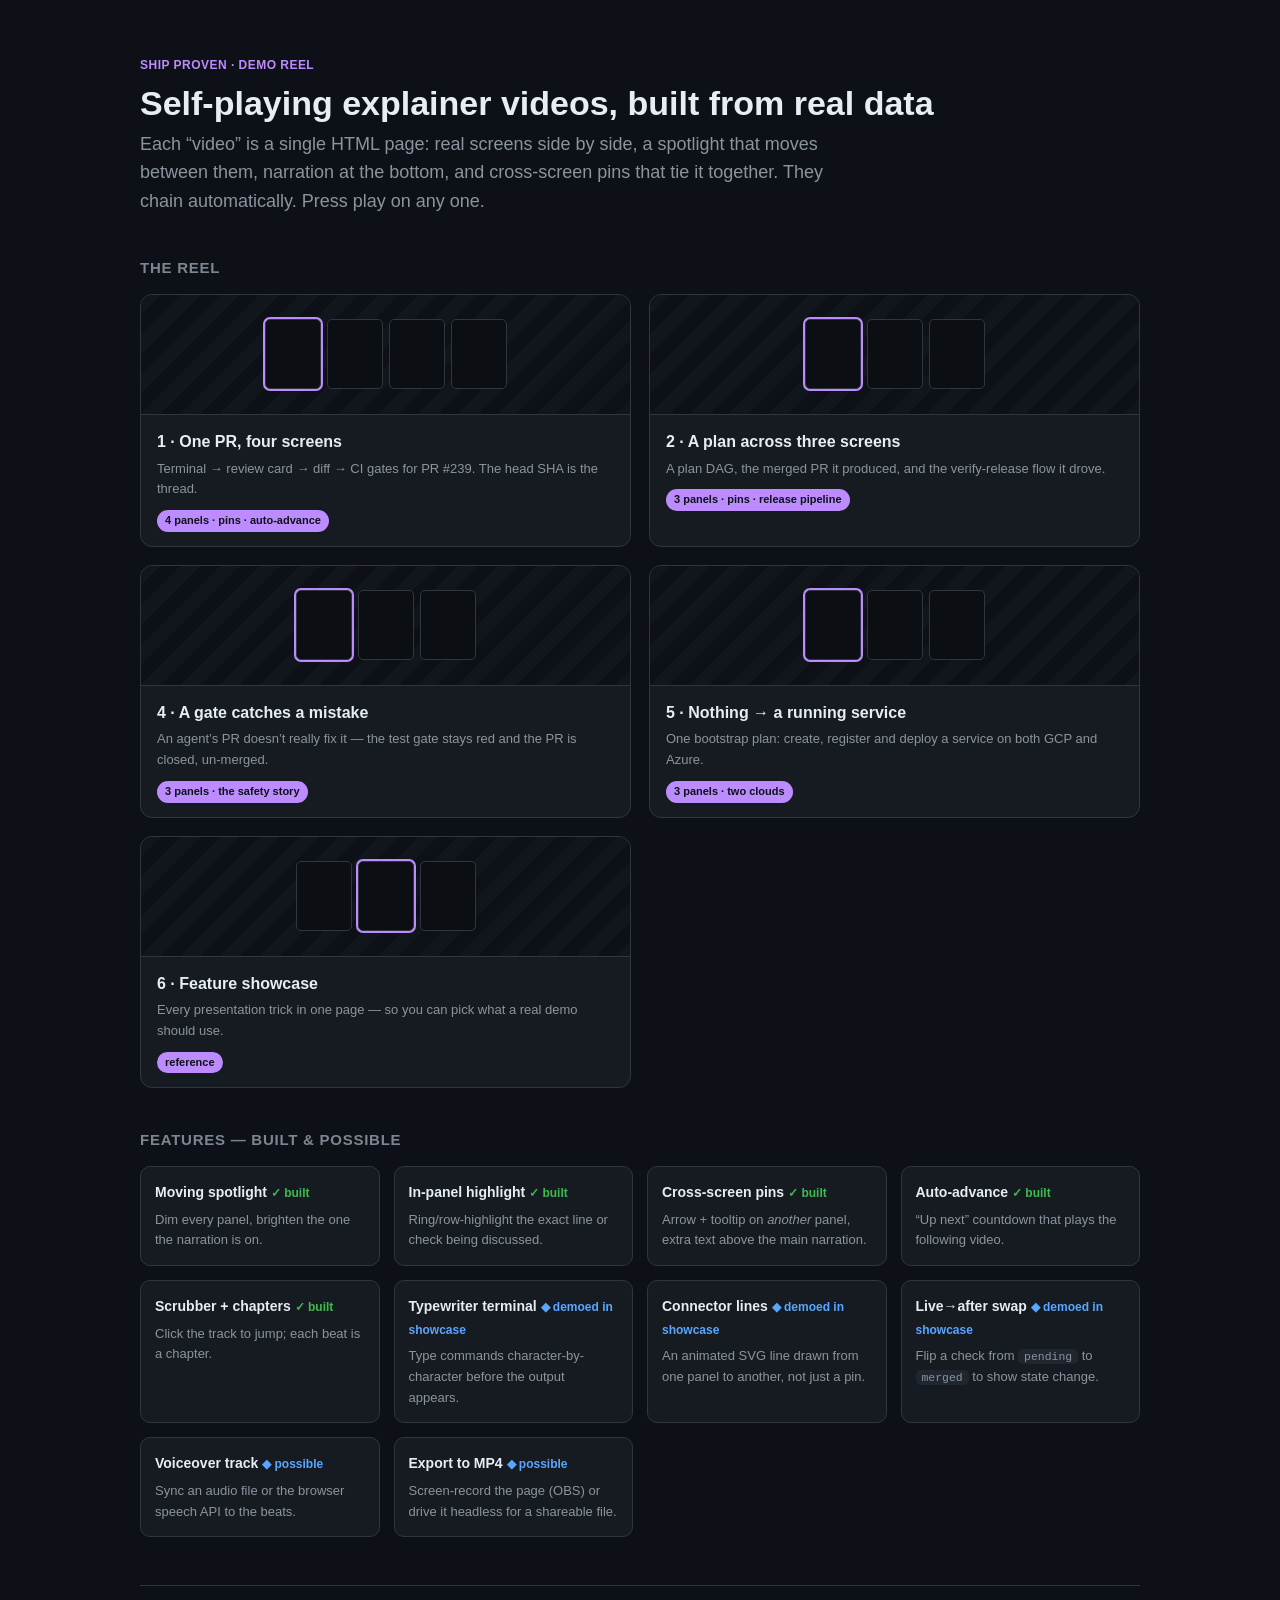
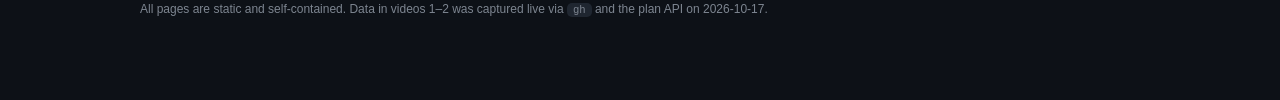
==== site/index.html @ 0d81da46 "Benchmark demo-video reel: 5 self-playing videos + feature showcase Single-file HTML explainer video" ====
<!doctype html>
<html lang="en">
<head>
<meta charset="utf-8">
<meta name="viewport" content="width=device-width, initial-scale=1">
<title>Ship Proven — demo reel</title>
<style>
  :root{--bg:#0d1117;--panel:#161b22;--line:#30363d;--fg:#e6edf3;--dim:#8b949e;--mut:#7d8590;
    --purple:#bc8cff;--blue:#58a6ff;--green:#3fb950;
    --mono:ui-monospace,SFMono-Regular,Menlo,Consolas,monospace}
  *{box-sizing:border-box}
  body{margin:0;background:var(--bg);color:var(--fg);
    font:15px/1.6 -apple-system,BlinkMacSystemFont,"Segoe UI",Roboto,Helvetica,Arial,sans-serif}
  .wrap{max-width:1040px;margin:0 auto;padding:56px 20px 80px}
  .eyebrow{color:var(--purple);font-weight:600;letter-spacing:.04em;text-transform:uppercase;font-size:12px}
  h1{font-size:34px;line-height:1.1;margin:.3em 0 .2em}
  .sub{color:var(--dim);font-size:18px;max-width:720px;margin:0 0 36px}
  h2{font-size:15px;color:var(--mut);text-transform:uppercase;letter-spacing:.05em;margin:40px 0 14px}
  .reel{display:grid;grid-template-columns:1fr 1fr;gap:18px}
  @media (max-width:760px){.reel{grid-template-columns:1fr}}
  a.card{display:block;text-decoration:none;color:inherit;background:var(--panel);
    border:1px solid var(--line);border-radius:12px;overflow:hidden;transition:border-color .2s,transform .2s}
  a.card:hover{border-color:var(--purple);transform:translateY(-2px)}
  .thumb{height:120px;background:
    repeating-linear-gradient(135deg,#11161d 0 14px,#0d1117 14px 28px);
    display:flex;align-items:center;justify-content:center;gap:6px;border-bottom:1px solid var(--line)}
  .mini{width:56px;height:70px;border-radius:5px;border:1px solid var(--line);background:#0b0f14}
  .mini.active{box-shadow:0 0 0 2px var(--purple)}
  .card .body{padding:14px 16px}
  .card h3{margin:0 0 4px;font-size:16px}
  .card p{margin:0;color:var(--dim);font-size:13px}
  .tag{display:inline-block;margin-top:10px;font-size:11px;color:#0d1117;background:var(--purple);
    padding:2px 8px;border-radius:999px;font-weight:600}
  .feat{display:grid;grid-template-columns:repeat(auto-fit,minmax(220px,1fr));gap:14px;margin-top:10px}
  .f{background:var(--panel);border:1px solid var(--line);border-radius:10px;padding:14px}
  .f h4{margin:0 0 6px;font-size:14px}.f p{margin:0;color:var(--dim);font-size:13px}
  .f .done{color:var(--green);font-size:12px;font-weight:600}
  .f .idea{color:var(--blue);font-size:12px;font-weight:600}
  code{background:#1f2630;padding:1px 6px;border-radius:5px;font-family:var(--mono);font-size:.88em}
  footer{color:var(--mut);font-size:12px;margin-top:48px;border-top:1px solid var(--line);padding-top:14px}
</style>
</head>
<body>
<div class="wrap">
  <div class="eyebrow">Ship Proven · demo reel</div>
  <h1>Self-playing explainer videos, built from real data</h1>
  <p class="sub">Each “video” is a single HTML page: real screens side by side, a spotlight that moves
    between them, narration at the bottom, and cross-screen pins that tie it together. They chain
    automatically. Press play on any one.</p>

  <h2>The reel</h2>
  <div class="reel">
    <a class="card" href="pr239.html?autoplay=1">
      <div class="thumb"><div class="mini active"></div><div class="mini"></div>
        <div class="mini"></div><div class="mini"></div></div>
      <div class="body"><h3>1 · One PR, four screens</h3>
        <p>Terminal → review card → diff → CI gates for PR #239. The head SHA is the thread.</p>
        <span class="tag">4 panels · pins · auto-advance</span></div>
    </a>
    <a class="card" href="plan-dag.html?autoplay=1">
      <div class="thumb"><div class="mini active"></div><div class="mini"></div><div class="mini"></div></div>
      <div class="body"><h3>2 · A plan across three screens</h3>
        <p>A plan DAG, the merged PR it produced, and the verify-release flow it drove.</p>
        <span class="tag">3 panels · pins · release pipeline</span></div>
    </a>
    <a class="card" href="gate-catch.html?autoplay=1">
      <div class="thumb"><div class="mini active"></div><div class="mini"></div><div class="mini"></div></div>
      <div class="body"><h3>4 · A gate catches a mistake</h3>
        <p>An agent’s PR doesn’t really fix it — the test gate stays red and the PR is closed, un-merged.</p>
        <span class="tag">3 panels · the safety story</span></div>
    </a>
    <a class="card" href="bootstrap.html?autoplay=1">
      <div class="thumb"><div class="mini active"></div><div class="mini"></div><div class="mini"></div></div>
      <div class="body"><h3>5 · Nothing → a running service</h3>
        <p>One bootstrap plan: create, register and deploy a service on both GCP and Azure.</p>
        <span class="tag">3 panels · two clouds</span></div>
    </a>
    <a class="card" href="showcase.html">
      <div class="thumb"><div class="mini"></div><div class="mini active"></div><div class="mini"></div></div>
      <div class="body"><h3>6 · Feature showcase</h3>
        <p>Every presentation trick in one page — so you can pick what a real demo should use.</p>
        <span class="tag">reference</span></div>
    </a>
  </div>

  <h2>Features — built &amp; possible</h2>
  <div class="feat">
    <div class="f"><h4>Moving spotlight <span class="done">✓ built</span></h4>
      <p>Dim every panel, brighten the one the narration is on.</p></div>
    <div class="f"><h4>In-panel highlight <span class="done">✓ built</span></h4>
      <p>Ring/row-highlight the exact line or check being discussed.</p></div>
    <div class="f"><h4>Cross-screen pins <span class="done">✓ built</span></h4>
      <p>Arrow + tooltip on <em>another</em> panel, extra text above the main narration.</p></div>
    <div class="f"><h4>Auto-advance <span class="done">✓ built</span></h4>
      <p>“Up next” countdown that plays the following video.</p></div>
    <div class="f"><h4>Scrubber + chapters <span class="done">✓ built</span></h4>
      <p>Click the track to jump; each beat is a chapter.</p></div>
    <div class="f"><h4>Typewriter terminal <span class="idea">◆ demoed in showcase</span></h4>
      <p>Type commands character-by-character before the output appears.</p></div>
    <div class="f"><h4>Connector lines <span class="idea">◆ demoed in showcase</span></h4>
      <p>An animated SVG line drawn from one panel to another, not just a pin.</p></div>
    <div class="f"><h4>Live→after swap <span class="idea">◆ demoed in showcase</span></h4>
      <p>Flip a check from <code>pending</code> to <code>merged</code> to show state change.</p></div>
    <div class="f"><h4>Voiceover track <span class="idea">◆ possible</span></h4>
      <p>Sync an audio file or the browser speech API to the beats.</p></div>
    <div class="f"><h4>Export to MP4 <span class="idea">◆ possible</span></h4>
      <p>Screen-record the page (OBS) or drive it headless for a shareable file.</p></div>
  </div>

  <footer>All pages are static and self-contained. Data in videos 1–2 was captured live via
    <code>gh</code> and the plan API on 2026-10-17.</footer>
</div>
</body>
</html>
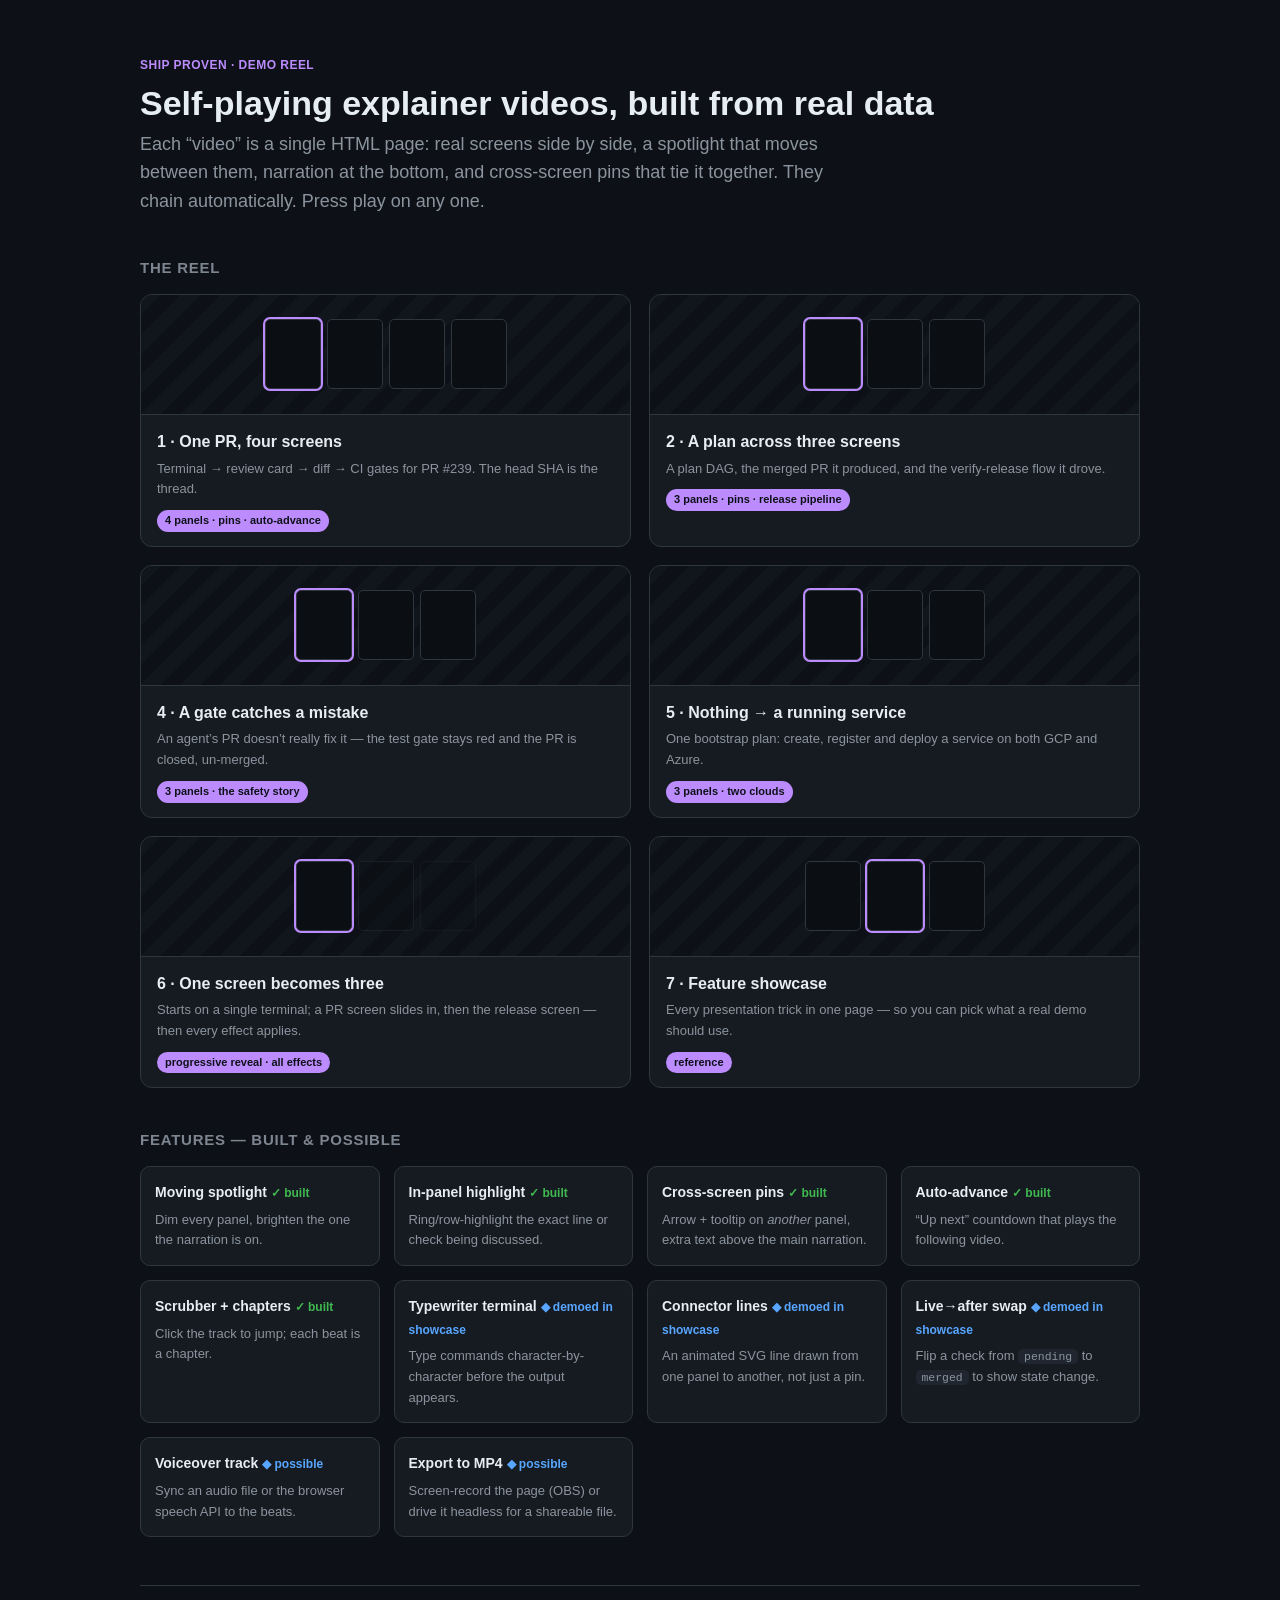
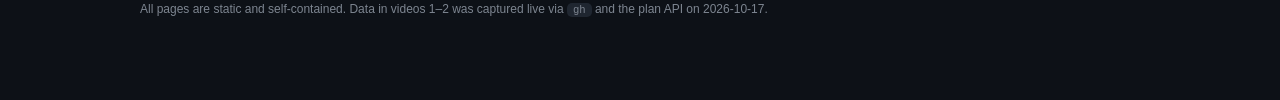
==== commit 5b384c99: "Add Video 6 — progressive reveal: one screen becomes three Opens on a single terminal, then slides i" ====
--- a/site/index.html
+++ b/site/index.html
@@ -75,9 +75,15 @@
         <p>One bootstrap plan: create, register and deploy a service on both GCP and Azure.</p>
         <span class="tag">3 panels · two clouds</span></div>
     </a>
+    <a class="card" href="reveal.html?autoplay=1">
+      <div class="thumb"><div class="mini active"></div><div class="mini" style="opacity:.35"></div><div class="mini" style="opacity:.2"></div></div>
+      <div class="body"><h3>6 · One screen becomes three</h3>
+        <p>Starts on a single terminal; a PR screen slides in, then the release screen — then every effect applies.</p>
+        <span class="tag">progressive reveal · all effects</span></div>
+    </a>
     <a class="card" href="showcase.html">
       <div class="thumb"><div class="mini"></div><div class="mini active"></div><div class="mini"></div></div>
-      <div class="body"><h3>6 · Feature showcase</h3>
+      <div class="body"><h3>7 · Feature showcase</h3>
         <p>Every presentation trick in one page — so you can pick what a real demo should use.</p>
         <span class="tag">reference</span></div>
     </a>
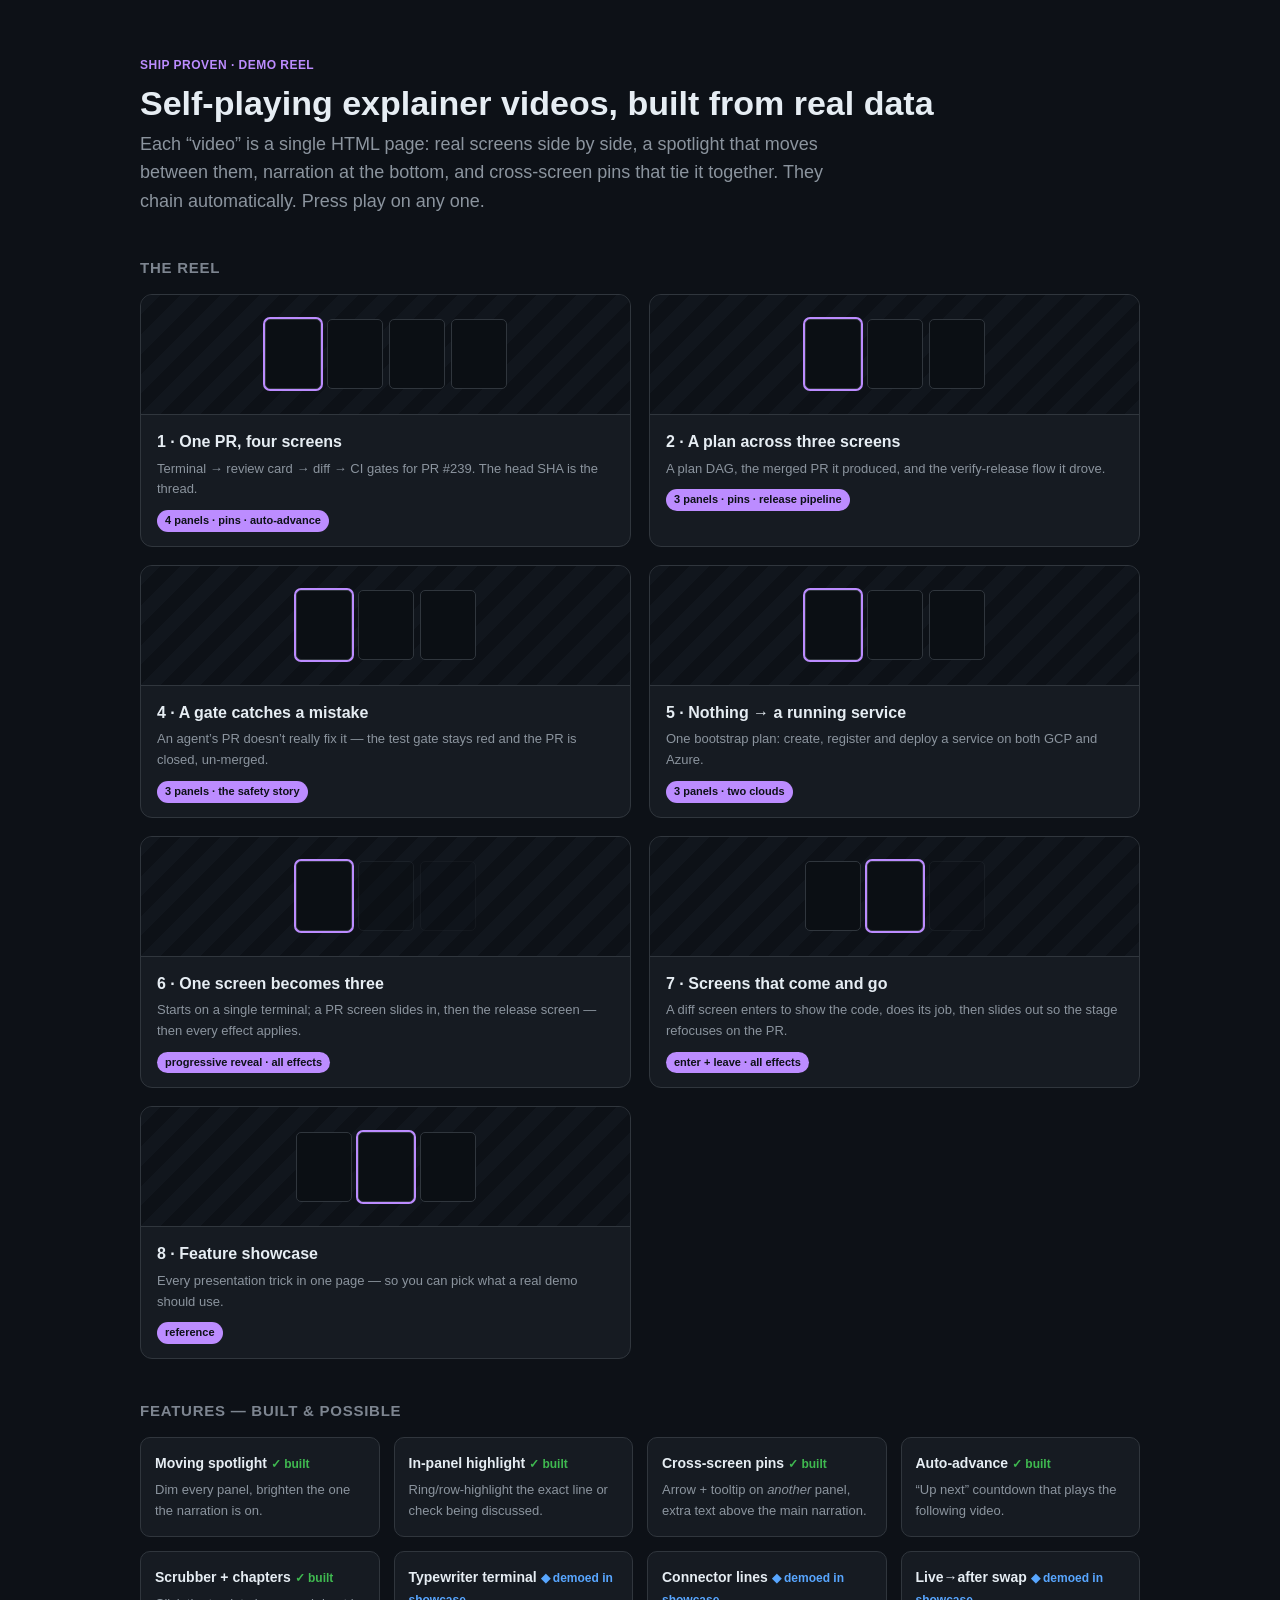
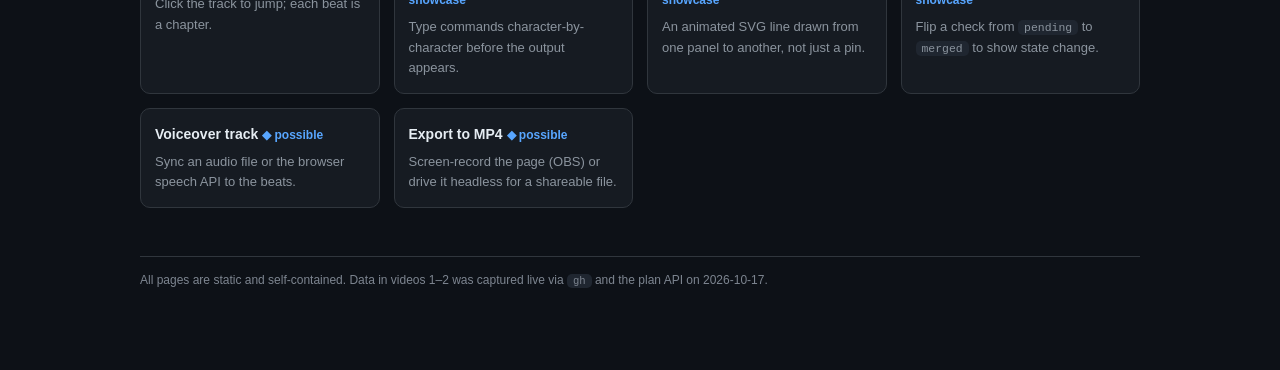
==== commit 61c4da3c: "Add Video 7 — the hand-off: a screen enters, then leaves mid-video Diff screen slides in to show the" ====
--- a/site/index.html
+++ b/site/index.html
@@ -81,9 +81,15 @@
         <p>Starts on a single terminal; a PR screen slides in, then the release screen — then every effect applies.</p>
         <span class="tag">progressive reveal · all effects</span></div>
     </a>
+    <a class="card" href="handoff.html?autoplay=1">
+      <div class="thumb"><div class="mini"></div><div class="mini active"></div><div class="mini" style="opacity:.3"></div></div>
+      <div class="body"><h3>7 · Screens that come and go</h3>
+        <p>A diff screen enters to show the code, does its job, then slides out so the stage refocuses on the PR.</p>
+        <span class="tag">enter + leave · all effects</span></div>
+    </a>
     <a class="card" href="showcase.html">
       <div class="thumb"><div class="mini"></div><div class="mini active"></div><div class="mini"></div></div>
-      <div class="body"><h3>7 · Feature showcase</h3>
+      <div class="body"><h3>8 · Feature showcase</h3>
         <p>Every presentation trick in one page — so you can pick what a real demo should use.</p>
         <span class="tag">reference</span></div>
     </a>
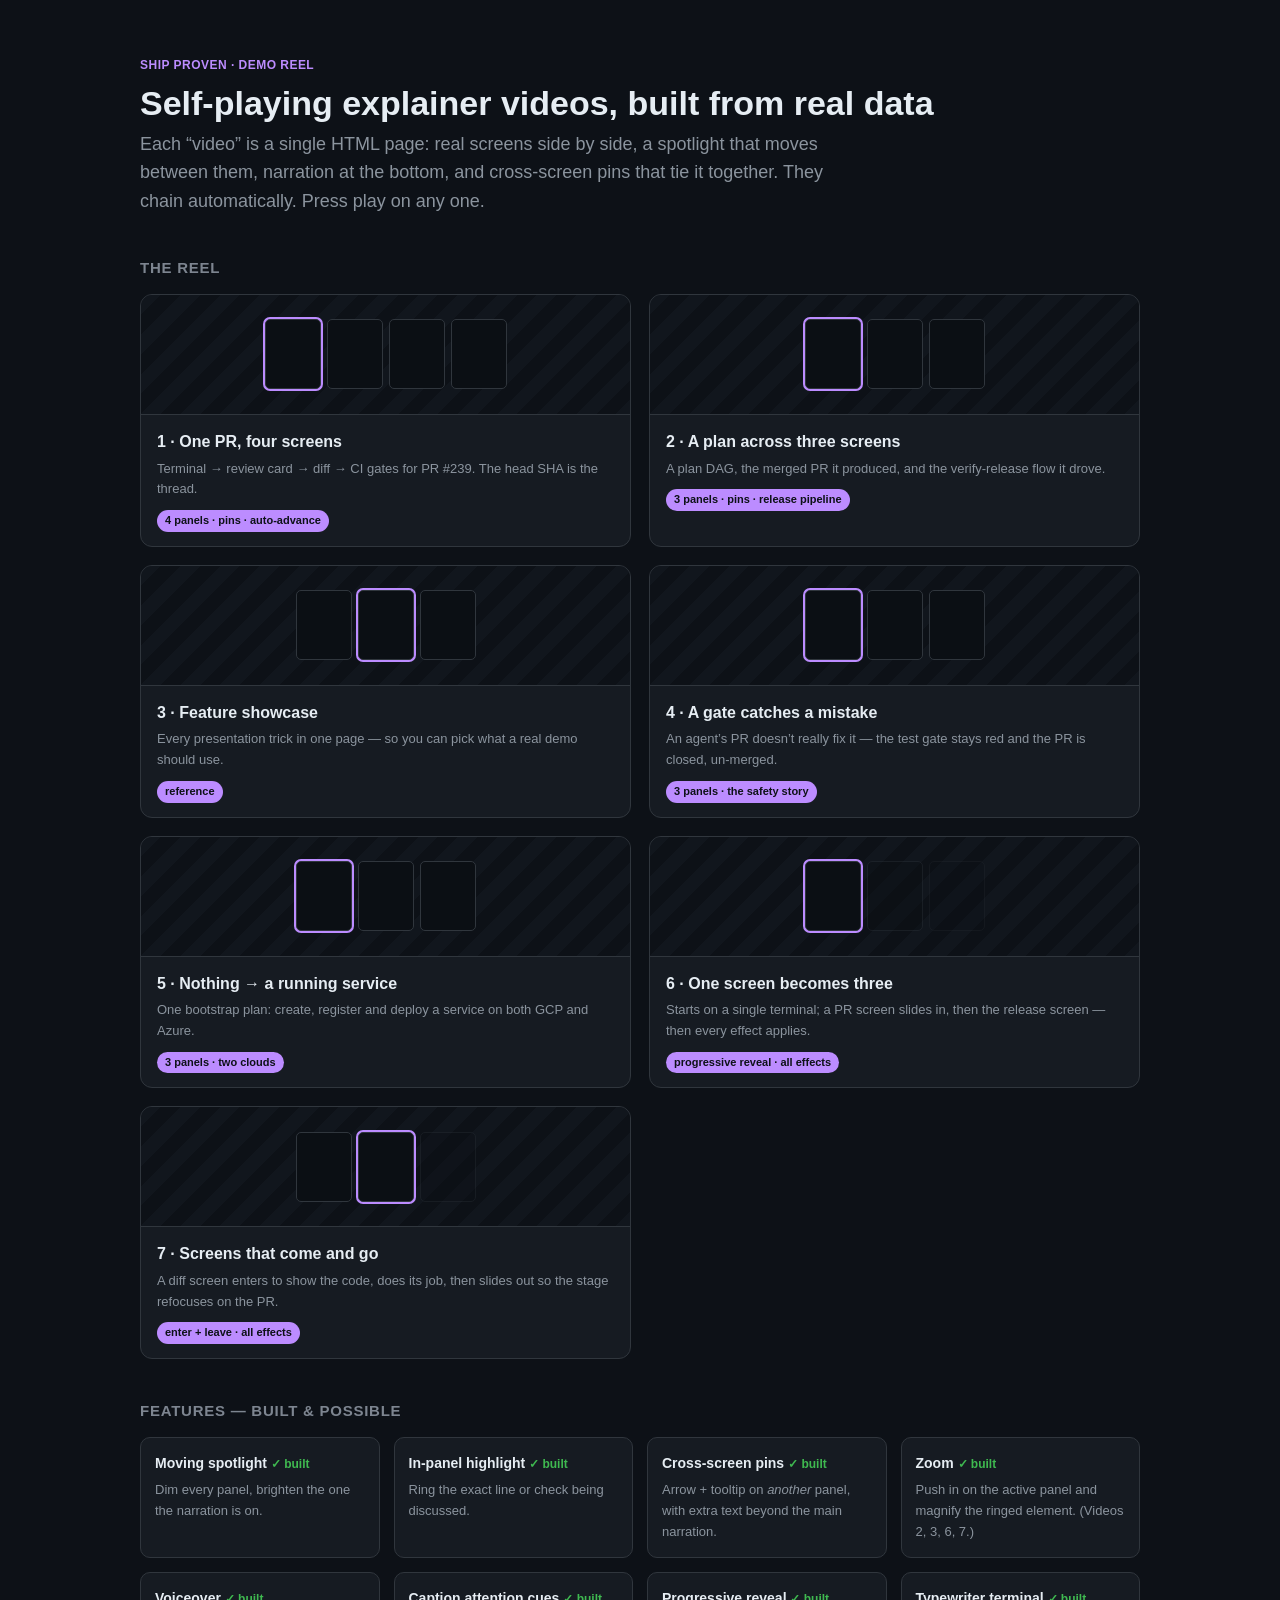
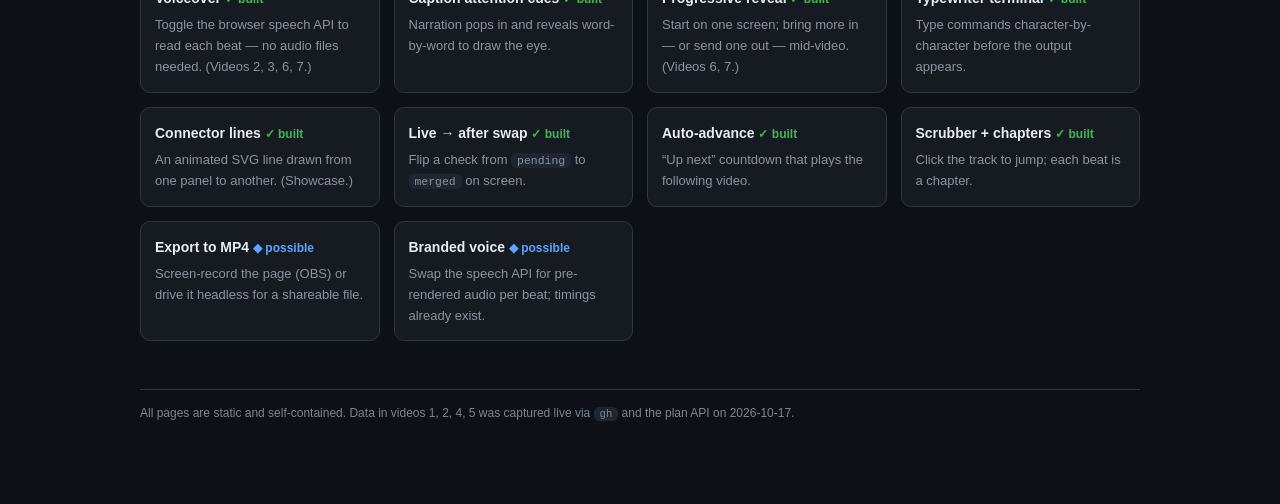
==== commit df906963: "index: fix reel numbering (1..7, no gaps) and refresh feature list Reorder cards so Feature showcase" ====
--- a/site/index.html
+++ b/site/index.html
@@ -63,6 +63,12 @@
         <p>A plan DAG, the merged PR it produced, and the verify-release flow it drove.</p>
         <span class="tag">3 panels · pins · release pipeline</span></div>
     </a>
+    <a class="card" href="showcase.html">
+      <div class="thumb"><div class="mini"></div><div class="mini active"></div><div class="mini"></div></div>
+      <div class="body"><h3>3 · Feature showcase</h3>
+        <p>Every presentation trick in one page — so you can pick what a real demo should use.</p>
+        <span class="tag">reference</span></div>
+    </a>
     <a class="card" href="gate-catch.html?autoplay=1">
       <div class="thumb"><div class="mini active"></div><div class="mini"></div><div class="mini"></div></div>
       <div class="body"><h3>4 · A gate catches a mistake</h3>
@@ -87,12 +93,6 @@
         <p>A diff screen enters to show the code, does its job, then slides out so the stage refocuses on the PR.</p>
         <span class="tag">enter + leave · all effects</span></div>
     </a>
-    <a class="card" href="showcase.html">
-      <div class="thumb"><div class="mini"></div><div class="mini active"></div><div class="mini"></div></div>
-      <div class="body"><h3>8 · Feature showcase</h3>
-        <p>Every presentation trick in one page — so you can pick what a real demo should use.</p>
-        <span class="tag">reference</span></div>
-    </a>
   </div>
 
   <h2>Features — built &amp; possible</h2>
@@ -100,26 +100,34 @@
     <div class="f"><h4>Moving spotlight <span class="done">✓ built</span></h4>
       <p>Dim every panel, brighten the one the narration is on.</p></div>
     <div class="f"><h4>In-panel highlight <span class="done">✓ built</span></h4>
-      <p>Ring/row-highlight the exact line or check being discussed.</p></div>
+      <p>Ring the exact line or check being discussed.</p></div>
     <div class="f"><h4>Cross-screen pins <span class="done">✓ built</span></h4>
-      <p>Arrow + tooltip on <em>another</em> panel, extra text above the main narration.</p></div>
+      <p>Arrow + tooltip on <em>another</em> panel, with extra text beyond the main narration.</p></div>
+    <div class="f"><h4>Zoom <span class="done">✓ built</span></h4>
+      <p>Push in on the active panel and magnify the ringed element. (Videos 2, 3, 6, 7.)</p></div>
+    <div class="f"><h4>Voiceover <span class="done">✓ built</span></h4>
+      <p>Toggle the browser speech API to read each beat — no audio files needed. (Videos 2, 3, 6, 7.)</p></div>
+    <div class="f"><h4>Caption attention cues <span class="done">✓ built</span></h4>
+      <p>Narration pops in and reveals word-by-word to draw the eye.</p></div>
+    <div class="f"><h4>Progressive reveal <span class="done">✓ built</span></h4>
+      <p>Start on one screen; bring more in — or send one out — mid-video. (Videos 6, 7.)</p></div>
+    <div class="f"><h4>Typewriter terminal <span class="done">✓ built</span></h4>
+      <p>Type commands character-by-character before the output appears.</p></div>
+    <div class="f"><h4>Connector lines <span class="done">✓ built</span></h4>
+      <p>An animated SVG line drawn from one panel to another. (Showcase.)</p></div>
+    <div class="f"><h4>Live → after swap <span class="done">✓ built</span></h4>
+      <p>Flip a check from <code>pending</code> to <code>merged</code> on screen.</p></div>
     <div class="f"><h4>Auto-advance <span class="done">✓ built</span></h4>
       <p>“Up next” countdown that plays the following video.</p></div>
     <div class="f"><h4>Scrubber + chapters <span class="done">✓ built</span></h4>
       <p>Click the track to jump; each beat is a chapter.</p></div>
-    <div class="f"><h4>Typewriter terminal <span class="idea">◆ demoed in showcase</span></h4>
-      <p>Type commands character-by-character before the output appears.</p></div>
-    <div class="f"><h4>Connector lines <span class="idea">◆ demoed in showcase</span></h4>
-      <p>An animated SVG line drawn from one panel to another, not just a pin.</p></div>
-    <div class="f"><h4>Live→after swap <span class="idea">◆ demoed in showcase</span></h4>
-      <p>Flip a check from <code>pending</code> to <code>merged</code> to show state change.</p></div>
-    <div class="f"><h4>Voiceover track <span class="idea">◆ possible</span></h4>
-      <p>Sync an audio file or the browser speech API to the beats.</p></div>
     <div class="f"><h4>Export to MP4 <span class="idea">◆ possible</span></h4>
       <p>Screen-record the page (OBS) or drive it headless for a shareable file.</p></div>
+    <div class="f"><h4>Branded voice <span class="idea">◆ possible</span></h4>
+      <p>Swap the speech API for pre-rendered audio per beat; timings already exist.</p></div>
   </div>
 
-  <footer>All pages are static and self-contained. Data in videos 1–2 was captured live via
+  <footer>All pages are static and self-contained. Data in videos 1, 2, 4, 5 was captured live via
     <code>gh</code> and the plan API on 2026-10-17.</footer>
 </div>
 </body>
